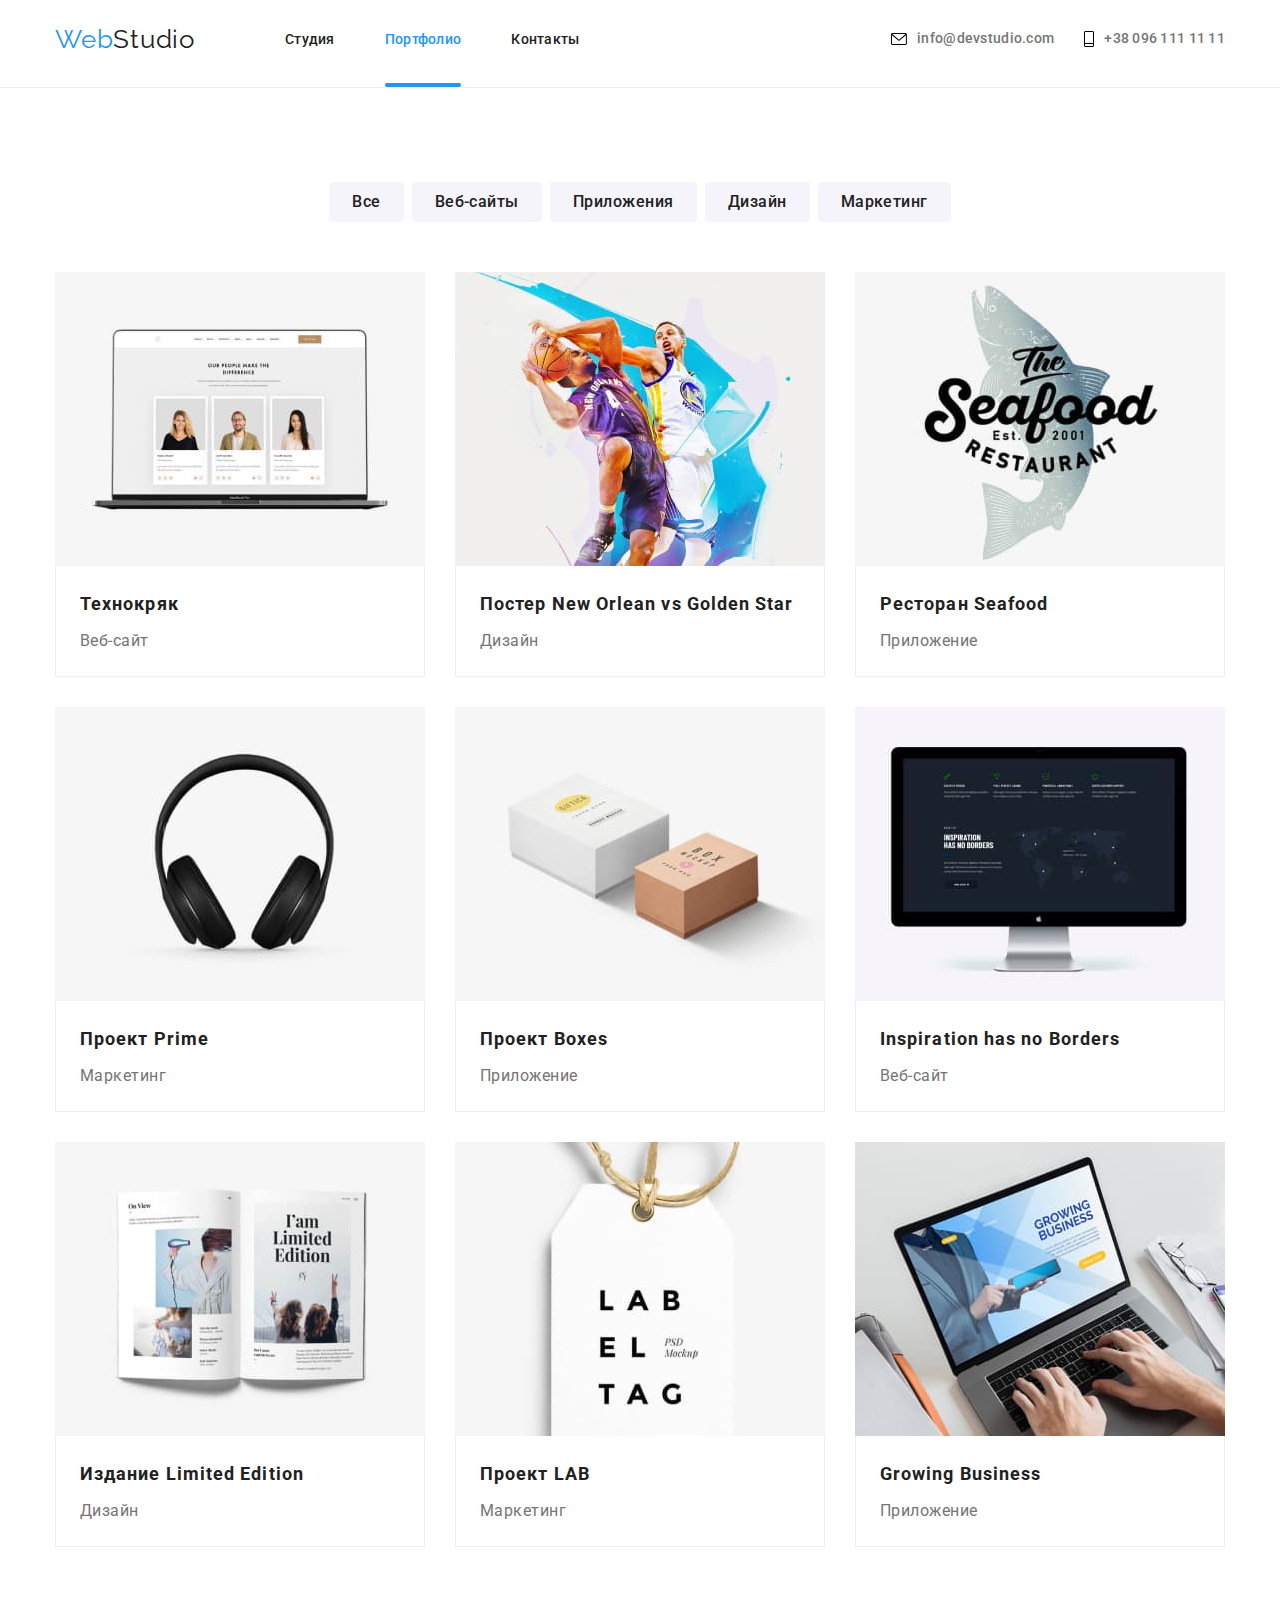
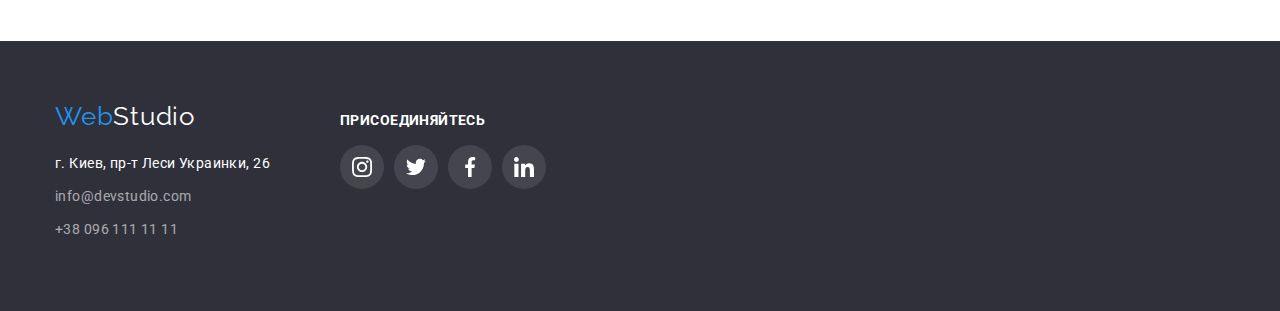
==== portfolio.html @ 77cd0cbb "add" ====
<!DOCTYPE html>
<html lang="ru">

<head>
    <meta charset="UTF-8">
    <meta http-equiv="X-UA-Compatible" content="IE=edge">
    <meta name="viewport" content="width=device-width, initial-scale=1.0">
    <title>Портфолио</title>
    <link rel="stylesheet" href="https://cdnjs.cloudflare.com/ajax/libs/modern-normalize/1.1.0/modern-normalize.min.css">
    <link href="https://fonts.googleapis.com/css2?family=Raleway:wght@700&family=Roboto:wght@400;500;700;900&display=swap"
    rel="stylesheet">
    <link rel="stylesheet" href="./CSS/styles.css">
</head>

<body>
    <!--Шапка сайта-->
    <header class="section-header">
        <div class="container header-container">
            <a href="./index.html" lang="en" class="logo"><span class="logo-web">Web</span>Studio</a>
            <nav>
                <ul class="header-list">
                    <li class="header-item"> <a class="header-link" href="./index.html">Студия</a></li>
                    <li class="header-item"> <a class="header-link current" href="./portfolio.html">Портфолио</a></li>
                    <li class="header-item"> <a class="header-link" href="">Контакты</a></li>
                </ul>
            </nav>
            <ul class="header-list">
                <li class="header-list-item">
                    <a class="header-mail" href="mailto:info@devstudio.com">info@devstudio.com
                        <svg class="mail-icon" width="16" height="12">
                            <use href="./images/icons.svg#icon-mail"></use>
                        </svg>
                    </a>
                </li>
                <li class="header-list-item">
                    <a class="header-tel" href="tel:+380961111111">+38 096 111 11 11
                        <svg class="tel-icon" width="10" height="16">
                            <use href="./images/icons.svg#icon-phone"></use>
                        </svg>
                    </a>
                </li>
            </ul>
        </div>
    </header>
    <!--Мейн сайта-->
    <main>
        
        <!--Cписок проектов.-->

        <section class="section-text">
            <div class="container ">
                <ul class="btn-list">
                    <li class="section-list-item"><button type="button" class="btn-item">Все</button></li>
                    <li class="section-list-item"><button type="button" class="btn-item">Веб-сайты</button></li>
                    <li class="section-list-item"><button type="button" class="btn-item">Приложения</button></li>
                    <li class="section-list-item"><button type="button" class="btn-item">Дизайн</button></li>
                    <li class="section-list-item"><button type="button" class="btn-item">Маркетинг</button></li>
                </ul>
                <h1 class="visually-hidden">Список проектов</h1>
                <ul class="project-list">
                    <li class="project-list-item">
                        <div class="project-wrap">
                            <img src="./images/image-8.jpg" alt="Пример веб-сайта" width="370" height="294">
                            <p class="project-cover-text">
                                Ресурс предлагает комплексные предложения с разным уровнем функционала и сервисов. Все это позволит посетителю
                                получить
                                исчерпывающие сведения о компании или частном лице
                            </p>
                        </div>
                        <div class="section-text-card">
                            <h2 class="project-title">Технокряк</h2>
                            <p class="project-text">Веб-сайт</p>
                        </div>
                     </li>
                    <li class="project-list-item">
                        <div class="project-wrap">
                            <img src="./images/image-9.jpg" alt="Пример дизайна постера" width="370" height="294">
                            <p class="project-cover-text">
                                Ресурс предлагает комплексные предложения с разным уровнем функционала и сервисов. Все это позволит посетителю
                                получить
                                исчерпывающие сведения о компании или частном лице
                            </p>
                        </div>
                        <div class="section-text-card">
                            <h2 class="project-title">Постер <span lang="en">New Orlean vs Golden Star</span></h2>
                            <p class="project-text">Дизайн</p>
                        </div>
                    </li>
                    <li class="project-list-item">
                        <div class="project-wrap">
                            <img src="./images/image-10.jpg" alt="Пример приложения ресторана" width="370" height="294">
                            <p class="project-cover-text">
                                Ресурс предлагает комплексные предложения с разным уровнем функционала и сервисов. Все это позволит посетителю
                                получить
                                исчерпывающие сведения о компании или частном лице
                            </p>
                        </div>
                        <div class="section-text-card">
                            <h2 class="project-title">Ресторан <span lang="en">Seafood</span></h2>
                            <p class="project-text">Приложение</p>
                        </div>
                    </li>
                    <li class="project-list-item">
                        <div class="project-wrap">
                            <img src="./images/image-11.jpg" alt="Пример маркетинга" width="370" height="294">
                            <p class="project-cover-text">
                                Ресурс предлагает комплексные предложения с разным уровнем функционала и сервисов. Все это позволит посетителю
                                получить
                                исчерпывающие сведения о компании или частном лице
                            </p>
                        </div>
                        <div class="section-text-card">
                            <h2 class="project-title">Проект <span lang="en">Prime</span></h2>
                            <p class="project-text">Маркетинг</p>
                        </div>
                    </li>
                    <li class="project-list-item">
                        <div class="project-wrap">
                            <img src="./images/image-12.jpg" alt="Пример приложения" width="370" height="294">
                            <p class="project-cover-text">
                                Ресурс предлагает комплексные предложения с разным уровнем функционала и сервисов. Все это позволит посетителю
                                получить
                                исчерпывающие сведения о компании или частном лице
                            </p>
                        </div>
                        <div class="section-text-card">
                            <h2 class="project-title">Проект <span lang="en">Boxes</span></h2>
                            <p class="project-text">Приложение</p>
                        </div>
                    </li>
                    <li class="project-list-item">
                        <div class="project-wrap">
                            <img src="./images/image-13.jpg" alt="Пример веб-сайта" width="370" height="294">
                            <p class="project-cover-text">
                                Ресурс предлагает комплексные предложения с разным уровнем функционала и сервисов. Все это позволит посетителю
                                получить
                                исчерпывающие сведения о компании или частном лице
                            </p>
                        </div>
                        <div class="section-text-card">
                            <h2 class="project-title" lang="en">Inspiration has no Borders</h2>
                            <p class="project-text">Веб-сайт</p>
                        </div>
                    </li>
                    <li class="project-list-item">
                        <div class="project-wrap">
                            <img src="./images/image-14.jpg" alt="Пример дизайна издания" width="370" height="294">
                            <p class="project-cover-text">
                                Ресурс предлагает комплексные предложения с разным уровнем функционала и сервисов. Все это позволит посетителю
                                получить
                                исчерпывающие сведения о компании или частном лице
                            </p>
                        </div>
                        <div class="section-text-card"><h2 class="project-title">Издание <span lang="en">Limited Edition</span></h2>
                        <p class="project-text">Дизайн</p>
                        </div>
                    </li>
                    <li class="project-list-item">
                        <div class="project-wrap">
                            <img src="./images/image-15.jpg" alt="Пример маркетинга" width="370" height="294">
                            <p class="project-cover-text">
                                Ресурс предлагает комплексные предложения с разным уровнем функционала и сервисов. Все это позволит посетителю
                                получить
                                исчерпывающие сведения о компании или частном лице
                            </p>
                        </div>
                       <div class="section-text-card">
                            <h2 class="project-title">Проект <span lang="en">LAB</span></h2>
                            <p class="project-text">Маркетинг</p>
                       </div>
                    </li>
                    <li class="project-list-item">
                        <div class="project-wrap">
                            <img src="./images/image-16.jpg" alt="Пример приложения" width="370" height="294">
                            <p class="project-cover-text">
                                Ресурс предлагает комплексные предложения с разным уровнем функционала и сервисов. Все это позволит посетителю
                                получить
                                исчерпывающие сведения о компании или частном лице
                            </p>
                        </div>
                        <div class="section-text-card">
                            <h2 class="project-title" lang="en">Growing Business</h2>
                            <p class="project-text">Приложение</p>
                        </div>
                    </li>
                </ul>
            </div>
        </section>
        
    </main>
    <!--Футер-->
    <footer class="footer">
        <div class="container footer-container">
            <div>
                <a href="" lang="en" class="footer-logo"><span class="footer-logo-web">Web</span>Studio</a>
                <address class="address">г. Киев, пр-т Леси Украинки, 26</address>
                <ul class="footer-list">
                    <li class="footer-list-item"><a class="footer-mail"
                            href="mailto:info@devstudio.com">info@devstudio.com</a></li>
                    <li class="footer-list-item"><a class="footer-tel" href="tel:+380961111111">+38 096 111 11 11</a></li>
                </ul>
            </div>
            <div class="container-soc">
                <h2 class="header-soc">Присоединяйтесь</h2>
                <ul class="team-icon-list">
                    <li class="team-icon-item">
                        <a class="card-soc" href="https://www.instagram.com/">
                            <svg class="soc-icon" width="20px" height="20px">
                                <use href="./images/icons.svg#icon-instagram-2">
                                </use>
                            </svg>
                        </a>
                    </li>
                    <li class="team-icon-item">
                        <a class="card-soc" href="">
                            <svg class="soc-icon" width="20px" height="20px">
                                <use href="./images/icons.svg#icon-twitter-1">
                                </use>
                            </svg>
                        </a>
                    </li>
                    <li class="team-icon-item">
                        <a class="card-soc" href="">
                            <svg class="soc-icon" width="20px" height="20px">
                                <use href="./images/icons.svg#icon-facebook-1">
                                </use>
                            </svg>
                        </a>
                    </li>
                    <li class="team-icon-item">
                        <a class="card-soc" href="">
                            <svg class="soc-icon" width="20px" height="20px">
                                <use href="./images/icons.svg#icon-linkedin-1"></use>
                            </svg>
                        </a>
                    </li>
                </ul>
            </div>
    
        </div>
    </footer>
</body>

</html>
---- CSS/styles.css ----
:root {
--header-background-color:#FFFFFF;
--basic-color-text:#212121;
--secondary-color-text: #757575;
--basic-main-background-color:#E5E5E5;
--secondary-main-background-color:#F5F4FA;
--hero-footer-background-color:#2F303A;
}
p,h1,h2,h3,h4,h5,h6 {
margin: 0;
}

ul,ol {
margin: 0;
padding-left: 0;
}

img {
display: block;
}


body {
font-family: Roboto, sans-serif;
color: var(--basic-color-text);
}

.container {
width: 1200px;
margin: 0 auto;
padding-left: 15px;
padding-right: 15px;
}

/*-----Шапка сайта-----*/
.section-header {
padding-top: 24px;
padding-bottom: 32px;
border-bottom: 1px solid #ECECEC;

background-color: var(--header-background-color)
}

.logo {
margin-right: 90px;

font-family: 'Raleway';
font-size: 26px;
line-height: 1.19;
letter-spacing: 0.03em;
text-decoration: none;
color: var(--basic-color-text);
}

.logo-web {
font-family: 'Raleway', sans-serif;
font-size: 26px;
line-height: 1.19;
letter-spacing: 0.03em;
color: #2196F3;
}

.header-container{
display: flex;
align-items: center;
}

.header-list {
display: flex;
list-style: none;
align-items: center;
margin-left: auto;


}

.header-item {
position: relative;
transition-property: color;
transition-duration: 250ms;
}


.header-link {
position: relative;
font-family: 'Roboto', sans-serif;
font-weight: 500;
font-size: 14px;
line-height: 1.14;
letter-spacing: 0.02em;



color: var(--basic-color-text);
text-decoration: none;

transition-property: color;
transition-duration: 250ms;
transition-timing-function: cubic-bezier(0.4, 0, 0.2, 1);
}

.header-item:hover::after {
opacity: 1;

}


.header-item:not(:last-child) {
margin-right: 50px;
}

.header-mail, .header-tel {
font-family: 'Roboto', sans-serif;
font-weight: 500;
font-size: 14px;
line-height: 1.14;
letter-spacing: 0.02em;
text-decoration: none;
color: var(--secondary-color-text);
align-items: center;

transition-property: color;
transition-duration: 250ms;
transition-timing-function: cubic-bezier(0.4, 0, 0.2, 1);
}

.header-mail {
display: flex;
flex-direction: row-reverse;
margin-right: 30px;
}


.mail-icon,
.tel-icon {
margin-right: 10px;
transition-property: fill;
transition-duration: 250ms;
transition-timing-function: cubic-bezier(0.4, 0, 0.2, 1);
}



.header-tel {
display: flex;
flex-direction: row-reverse;
}

.header-link:hover,
.header-link:focus,
.header-mail:hover,
.header-mail:focus,
.header-tel:hover,
.header-tel:focus,
.mail-icon:hover,
.mail-icon:focus,
.tel-icon:hover,
.tel-icon:focus,
.mail-icon-use:hover {
 
color: #2196F3;
fill: #2196F3;
outline: none;
}

.current {
color: #2196F3;
}

.header-link.current::after {
    position: absolute;
    left: 0;
    bottom: -39.5px;

    content: "";
    height: 4px;
    width: 100%;
    display: block;
    border-radius: 2px;
    background: #2196F3;
}

/*-------Герой---------*/
.section-hero {

background-image: 
linear-gradient(rgba(47, 48, 58, 0.4), 
rgba(47, 48, 58, 0.4)),
url(../images/hero.jpg);
background-position: center;
background-repeat: no-repeat;
max-width: 1600;
}

.hero-container {
padding-top: 200px;
padding-bottom: 200px;
display: flex;
flex-direction: column;
align-items: center;
text-align: center;
}


.title {
margin-bottom: 30px;
max-width: 696px;
font-weight: 900;
font-size: 44px;
line-height: 1.36;
letter-spacing: 0.06em;
text-transform: uppercase;
color: #FFFFFF;
}


.btn {
font-weight: 700;
min-width: 200px;
height: 50px;
border: 1px solid transparent;
border-radius: 4px;
margin: 0 auto;
text-align: center;
cursor: pointer;
background: var(--secondary-main-background-color);
font-family: 'Roboto', sans-serif;
font-size: 16px;
line-height: 1.88;
letter-spacing: 0.06em;
color: #FFFFFF;
background-color: #2196F3;
box-shadow: 0px 4px 4px rgba(0, 0, 0, 0.15);
}

.btn:hover {

}





/*-------Особенности------------*/
.container-item {
width: 270px;
height: 120px;
margin-bottom: 30px;
display: flex;
justify-content: center;
background-color: var(--secondary-main-background-color);
align-items: center;
}

.char-item {
justify-content: center;
}

.section-char {
padding-top: 94px;

background-color: var(--header-background-color);
}

.visually-hidden {
position: absolute;
white-space: nowrap;
width: 1px;
height: 1px;
overflow: hidden;
border: 0;
padding: 0;
clip: rect(0 0 0 0);
clip-path: inset(50%);
margin: -1px;
}

.secondary-title {
margin-bottom: 10px;
max-width: 270px;

font-size: 14px;
line-height: 1.14;
letter-spacing: 0.03em;
text-transform: uppercase;
color: var(--basic-color-text);
}

.text {
font-weight: 400;
font-size: 14px;
line-height: 1.71;
letter-spacing: 0.03em;
color: var(--secondary-color-text);
}

.list {
list-style: none;
display: flex;
margin-left: -30px;
}

.section-char-item {
flex-basis: calc(100% / 4 - 30px);
max-width: 270px;
margin-left: 30px;
}

.section-char-item:nth-child(n+2) {
margin-left: 30px;
}



/*-------Примеры работ------------*/
.section-work {
padding-top: 94px;
padding-bottom: 94px;


background-color: var(--header-background-color)
}



.title-work {
margin-bottom: 50px;
text-align: center;
font-size: 36px;
line-height: 1.17;
letter-spacing: 0.03em;
color: var(--basic-color-text);
}

.list-work {
list-style: none;
display: flex;
}
.work-item:nth-child(n+2) {

margin-left: 30px;
}

.work-item {
position: relative;
}

.work-top-text {
position: absolute;
bottom: 0px;

width: 370px;
height: 70px;
padding-bottom: 27px;
padding-top: 27px;

font-weight: 700;
font-size: 14px;
line-height: 1.14;
text-align: center;
letter-spacing: 0.03em;
text-transform: uppercase;
background-color: rgba(47, 48, 58, 0.8);
color: var(--header-background-color);

}

/*-------Наша команда------------*/
.section-team {
padding-top: 94px;
padding-bottom: 94px;

background-color: var(--secondary-main-background-color);
}
.team-title {
text-align: center;

font-size: 36px;
line-height: 1.17;
letter-spacing: 0.03em;
color: var(--basic-color-text);
}
.team-name-title {
margin-bottom: 10px;

font-weight: 500;
font-size: 16px;
line-height: 1.19;
letter-spacing: 0.03em;
color: var(--basic-color-text);
}

.team-list
 {
list-style: none;
display: flex;
}

.team-icon-item {
margin-top: 16px;
margin-bottom: 30px;
}

.team-icon-item:not(:last-child){
margin-right: 10px;
}

.team-icon-list {
list-style: none;
display: flex;
justify-content: center;
}

.team-text {
font-weight: 400;
font-size: 16px;
line-height: 1.19;
letter-spacing: 0.03em;
color: var(--secondary-color-text);
}

.section-team-item {
width: 270px;
height: 428px;
margin-top: 50px;

background-color: var(--header-background-color);
box-shadow: 0px 1px 3px rgba(0, 0, 0, 0.12), 
0px 1px 1px rgba(0, 0, 0, 0.14), 0px 2px 1px rgba(0, 0, 0, 0.2);
border-radius: 0px 0px 4px 4px;

}
.section-team-item:nth-child(n+2) {
margin-left: 30px;
}


.container-card {
padding-top: 30px;
padding-bottom: 30px;
text-align: center;

}

.card-link {
display: flex;
width: 44px;
height: 44px; 
border-radius: 50%;
align-items: center;
justify-content: center;
transition-property: background-color;
transition-duration: 250ms;
transition-timing-function: cubic-bezier(0.4, 0, 0.2, 1);
}

.char-icon-team {
fill: #AFB1B8;
transition-property: fill;
transition-duration: 250ms;
transition-timing-function: cubic-bezier(0.4, 0, 0.2, 1);
}


.card-link:hover
{
background-color: #2196F3;

}

.card-link:focus {
    background-color: #2196F3;
    outline: none;
}


.card-link:hover .char-icon-team,
.card-link:focus .char-icon-team
 {
fill: var(--header-background-color);

}




/*----------Постоянные клиенты--------------*/

.section-clients{
padding-top: 94px;
padding-bottom: 94px;

}

.header-clients {
font-size: 36px;
line-height: 1.17;
text-align: center;
letter-spacing: 0.03em;
color: var(--basic-color-text);

margin-bottom: 50px;
}


.clients-list {
list-style: none;
display: flex;

}

.clients-list-item {
width: 170px;
height: 92px;
border: 1px solid #AFB1B8;
border-radius: 4px;
display: flex;
align-items: center;
justify-content: center;
transition-property: border;
transition-duration: 250ms;
transition-timing-function: cubic-bezier(0.4, 0, 0.2, 1);
}

.clients-list-item:not(:last-child) {
margin-right: 30px;
}


.clients-link {
display: flex;
justify-content: center;
align-items: center;
width: 100%;
height: 100%;
fill: #AFB1B8;
transition-property: fill;
transition-duration: 250ms;
transition-timing-function: cubic-bezier(0.4, 0, 0.2, 1);
}



.clients-list-item:hover ,
.clients-list-item:focus  {
border: 1px solid #2196F3;
}

.clients-link:hover {
fill:#2196F3;
}

.clients-link:focus {
fill: #2196F3;
outline: 1px solid #2196F3;
}
.clients-list-item:hover .clients-link
 {
fill: #2196F3;

}
.clients-list-item:focus .clients-link {
fill: #2196F3;
outline: none;
}
/*-------Футер------------*/
.footer {
background-color: var(--hero-footer-background-color);
padding-top: 60px;
padding-bottom: 60px;
}
.footer-logo {

margin-bottom: 20px;
display: block;

font-family: 'Raleway';
font-size: 26px;
line-height: 1.19;
letter-spacing: 0.03em;
text-decoration: none;
color: var(--header-background-color);
}

.footer-logo-web {
font-family: 'Raleway', sans-serif;
font-size: 26px;
line-height: 1.19;
letter-spacing: 0.03em;
color: #2196F3;
}

.address {
margin-bottom: 9px;

font-weight: 400;
font-size: 14px;
line-height: 1.71;
letter-spacing: 0.03em;
color: var(--header-background-color);
font-style: normal;
}
.footer-mail {
font-weight: 400;
font-size: 14px;
line-height: 1.71;
letter-spacing: 0.03em;
text-decoration: none;
color: rgba(255, 255, 255, 0.6);
}
.footer-tel {
text-decoration: none;
font-weight: 400;
font-size: 14px;
line-height: 1.71;
letter-spacing: 0.03em;
text-decoration: none;
color: rgba(255, 255, 255, 0.6);
}

.footer-list {
list-style: none;
}

.footer-list-item {
    margin-bottom: 9px;
    
}

.footer-container {
display: flex;
align-items: baseline;
}


.container-soc {
margin-left: 70px;
}


.header-soc {
font-size: 14px;
line-height: 1.14;
letter-spacing: 0.03em;
text-transform: uppercase;
color: var(--header-background-color);
}

.card-soc {
display: flex;
align-items: center;
justify-content: center;
width: 44px;
height: 44px;
background-color: rgba(255, 255, 255, 0.1);
border-radius: 50%;
transition-property: background-color;
transition-duration: 250ms;
transition-timing-function: cubic-bezier(0.4, 0, 0.2, 1);
}

.card-soc:hover
{
background-color: #2196F3;
}

.card-soc:focus {
background-color: #2196F3;
outline: none;
}


.soc-icon {
fill: var(--header-background-color);
}




/*-------СТИЛІ СТОРІНКИ ПОРТФОЛІО------------*/

/*-------Фильтр-----------*/
.btn-list {
background-color: var(--header-background-color);
list-style: none;
display: flex;
justify-content: center;
margin-bottom: 50px;
} 
.section-list-item {
margin-left: 8px;
}
.section-list-item:first-child {
margin-left: 0px;
}

.btn-item {
padding: 6px 22px 6px 22px;
max-width: 200px;
border: 1px solid transparent;
border-radius: 4px;
justify-content:  center;


cursor: pointer;
background: var(--secondary-main-background-color);
font-family: 'Roboto', sans-serif;
font-weight: 500;
font-size: 16px;
line-height: 1.63;
display: flex;
letter-spacing: 0.03em;
color: var(--basic-color-text);

transition-property: background-color;
transition-property: color;
transition-duration: 250ms;
transition-timing-function: cubic-bezier(0.4, 0, 0.2, 1);
transition-property: background-color;
transition-duration: 250ms;
transition-timing-function: cubic-bezier(0.4, 0, 0.2, 1);
}   

.btn-item:hover
 {
background-color: #2196F3;
color: var(--header-background-color);
box-shadow: 0px 3px 1px rgba(0, 0, 0, 0.1), 0px 1px 2px rgba(0, 0, 0, 0.08), 0px 2px 2px rgba(0, 0, 0, 0.12);
}

.btn-item:focus {
background-color: #2196F3;
color: var(--header-background-color);
outline: none;
}

/*-------Список проектов-----------*/

.section-text {
padding-top: 94px;
padding-bottom: 94px;

background-color: var(--header-background-color);
}

.project-list {
list-style: none;
display: flex;
flex-wrap: wrap;
margin-left: -30px;
margin-bottom: -30px;
}


.project-list-item {
position: relative;

flex-basis: calc(100% / 3 - 33px);
margin-left: 30px;
margin-bottom: 30px;

transition-property: box-shadow;
transition-duration: 250ms;
transition-timing-function: cubic-bezier(0.4, 0, 0.2, 1);

}

.project-list-item:hover .project-cover-text {
transform: translateY(0%);
}

.project-wrap {
position: relative;

overflow: hidden;

text-align: center;
justify-content:center;
}

.project-cover-text {
position: absolute;
top: 0;

align-items: center;
justify-content: center;
text-align: center;

height: 100%;
padding-right: 24px;
padding-left: 24px;
display: flex;

font-weight: 400;
font-size: 18px;
line-height: 1.56;
letter-spacing: 0.03em;
color: #FFFFFF;
background: rgba(33, 150, 243, 0.9);

transform: translateY(100%);
transition: transform 250ms;


}

.project-list-item:hover,
.project-list-item:focus{
box-shadow: 0px 1px 1px rgba(0, 0, 0, 0.12), 0px 4px 4px rgba(0, 0, 0, 0.06), 1px 4px 6px rgba(0, 0, 0, 0.16);
}


.project-title {
margin-bottom: 4px;

font-size: 18px;
line-height: 2;
letter-spacing: 0.06em;
color: var(--basic-color-text);
}

.project-text {
font-weight: 400;
font-size: 16px;
line-height: 1.88;
letter-spacing: 0.03em;
color: var(--secondary-color-text);
}
.section-text-card {
border-right: 1px solid #EEEEEE;
border-bottom: 1px solid #EEEEEE;
border-left: 1px solid #EEEEEE;
padding: 20px 24px;
}



/*-----------МОДАЛЬНЕ ВІКНО-------------*/


.backdrop {
position: fixed;

top: 0;
left: 0;
width: 100%;
height: 100%;

background-color: rgba(0, 0, 0, 0.2);
transition: opacity 250ms, visibility 250ms;
}

.backdrop.is-hidden {
opacity: 0;
pointer-events: none;
visibility: hidden;
}

.modal {
position: absolute;
top: 50%;
left: 50%;
transform: translate(-50%, -50%);

width: 528px;
min-height: 581px;


background: #FFFFFF;
box-shadow: 0px 1px 3px rgba(0, 0, 0, 0.12), 0px 1px 1px rgba(0, 0, 0, 0.14), 0px 2px 1px rgba(0, 0, 0, 0.2);
border-radius: 4px;

}

.btn-close {
position: absolute;
top: 8px;
right: 8px;
width: 30px;
height: 30px;


display: flex;
align-items: center;
justify-content: center;

background: #FFFFFF;
border: 1px solid rgba(0, 0, 0, 0.1);
border-radius: 50%;
cursor: pointer;
   
}
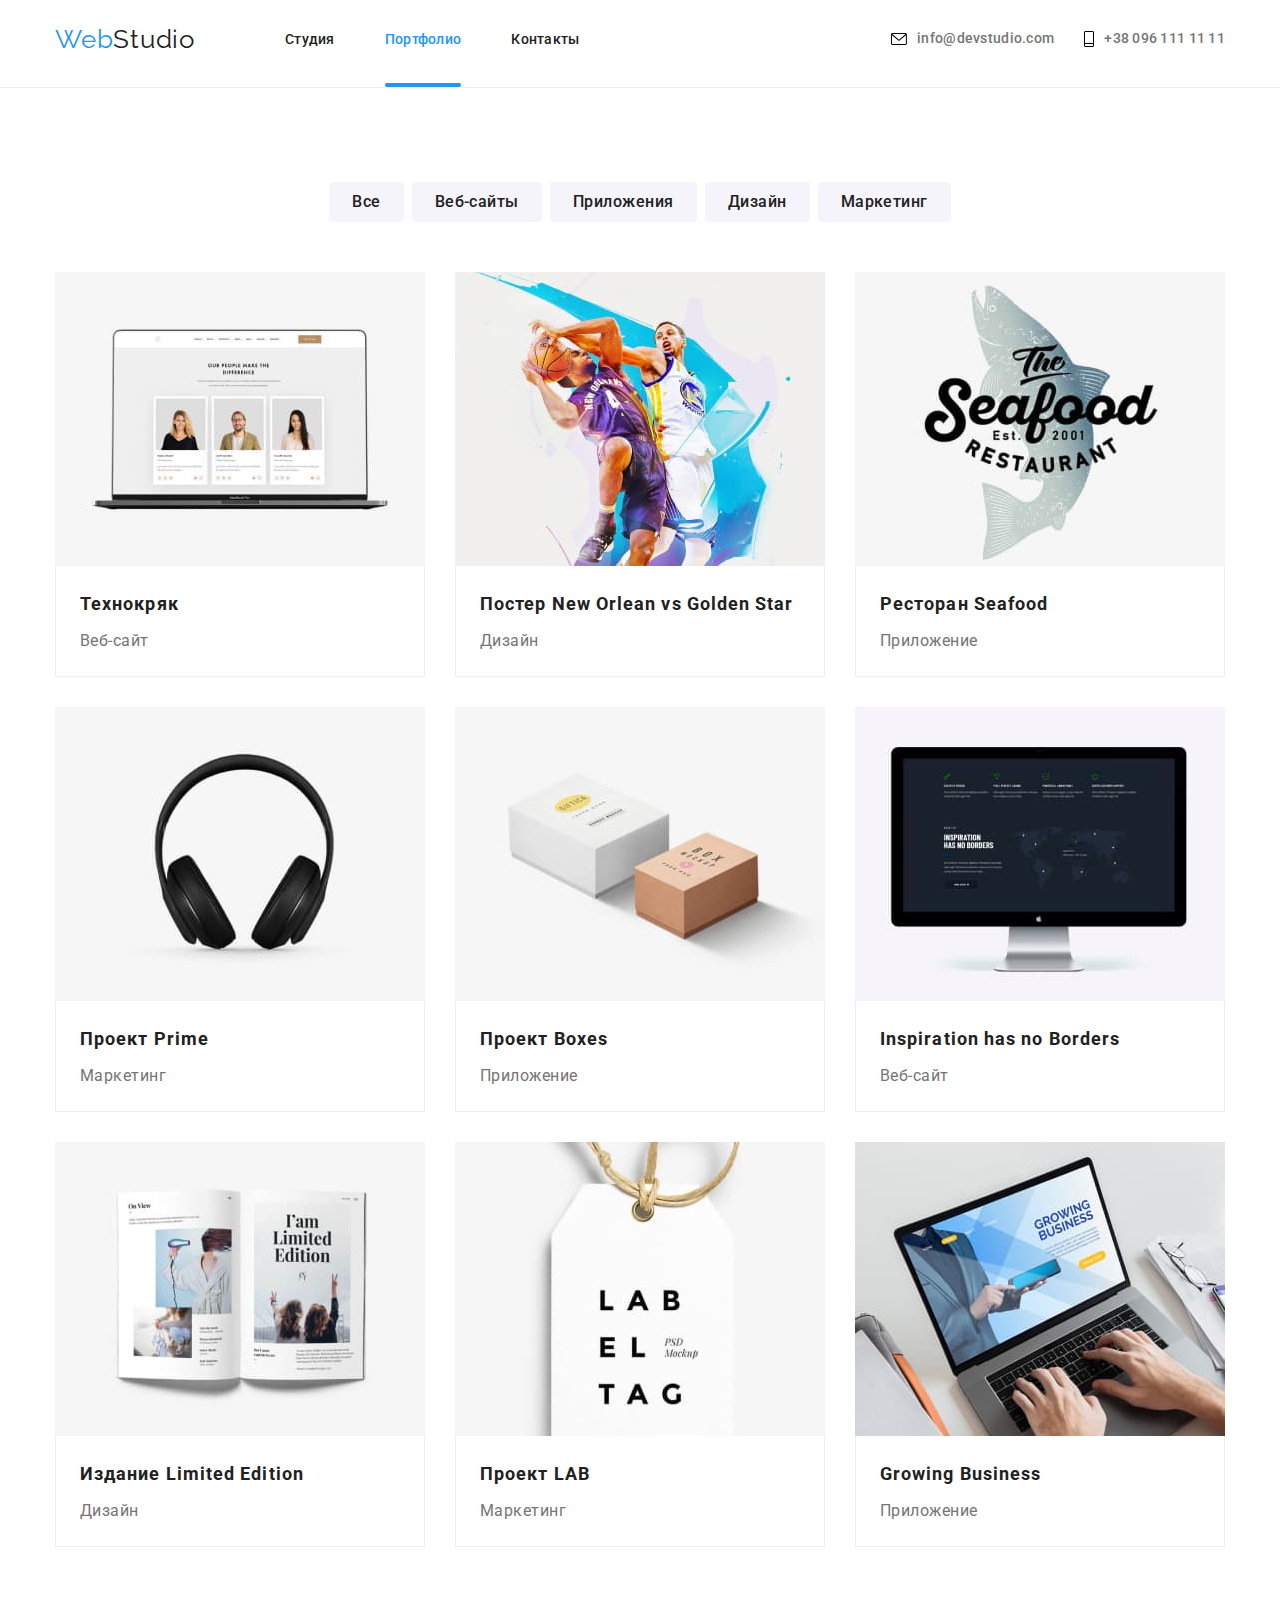
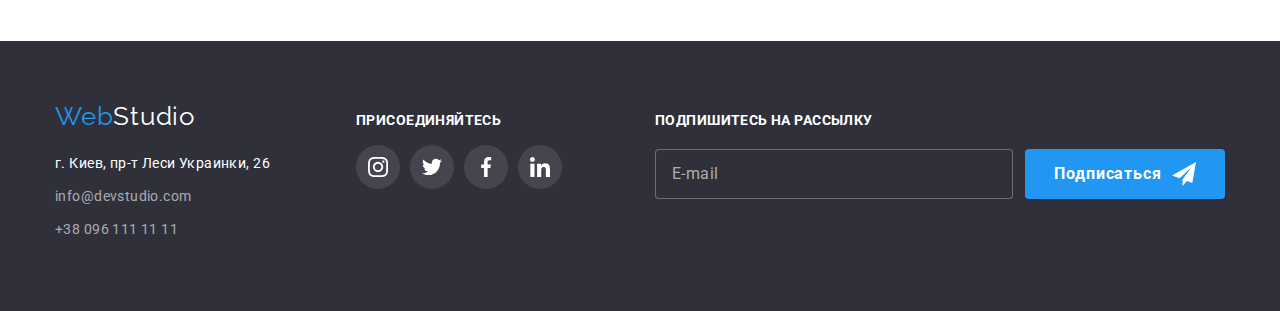
==== commit 8a0da1eb: "Final" ====
--- a/portfolio.html
+++ b/portfolio.html
@@ -188,57 +188,71 @@
         </section>
         
     </main>
-    <!--Футер-->
-    <footer class="footer">
-        <div class="container footer-container">
-            <div>
-                <a href="" lang="en" class="footer-logo"><span class="footer-logo-web">Web</span>Studio</a>
-                <address class="address">г. Киев, пр-т Леси Украинки, 26</address>
-                <ul class="footer-list">
-                    <li class="footer-list-item"><a class="footer-mail"
-                            href="mailto:info@devstudio.com">info@devstudio.com</a></li>
-                    <li class="footer-list-item"><a class="footer-tel" href="tel:+380961111111">+38 096 111 11 11</a></li>
-                </ul>
+        <footer class="footer">
+            <div class="container footer-container">
+                <div class="footer-container-adress">
+                    <a href="" lang="en" class="footer-logo"><span class="footer-logo-web">Web</span>Studio</a>
+                    <address class="address">г. Киев, пр-т Леси Украинки, 26</address>
+                    <ul class="footer-list">
+                        <li class="footer-list-item"><a class="footer-mail"
+                                href="mailto:info@devstudio.com">info@devstudio.com</a></li>
+                        <li class="footer-list-item"><a class="footer-tel" href="tel:+380961111111">+38 096 111 11 11</a></li>
+                    </ul>
+                </div>
+                <div class="container-soc">
+                    <p class="header-soc">Присоединяйтесь</p>
+                    <ul class="team-icon-list">
+                        <li class="team-icon-item">
+                            <a class="card-soc" href="https://www.instagram.com/">
+                                <svg class="soc-icon" width="20px" height="20px">
+                                    <use href="./images/icons.svg#icon-instagram-2">
+                                    </use>
+                                </svg>
+                            </a>
+                        </li>
+                        <li class="team-icon-item">
+                            <a class="card-soc" href="">
+                                <svg class="soc-icon" width="20px" height="20px">
+                                    <use href="./images/icons.svg#icon-twitter-1">
+                                    </use>
+                                </svg>
+                            </a>
+                        </li>
+                        <li class="team-icon-item">
+                            <a class="card-soc" href="">
+                                <svg class="soc-icon" width="20px" height="20px">
+                                    <use href="./images/icons.svg#icon-facebook-1">
+                                    </use>
+                                </svg>
+                            </a>
+                        </li>
+                        <li class="team-icon-item">
+                            <a class="card-soc" href="">
+                                <svg class="soc-icon" width="20px" height="20px">
+                                    <use href="./images/icons.svg#icon-linkedin-1"></use>
+                                </svg>
+                            </a>
+                        </li>
+                    </ul>
+                </div>
+        
+        
+                <form name="subscribe" class="form-subscribe">
+                    <p class="header-subcribe">Подпишитесь на рассылку</p>
+                    <div class="container-subscribe">
+                        <label for="subscribe" class="label-subscribe"></label>
+                        <input class="subscribe-input" type="email" id="subscribe" name="subscribe" placeholder="E-mail">
+                        <button class="subscribe-button" type="submit">Подписаться
+                            <svg class="subscribe-icon" width="24" height="24">
+                                <use class="subscribe-icon-use" href="./images/icons.svg#telegram"></use>
+                            </svg>
+                        </button>
+                    </div>
+        
+                </form>
+        
             </div>
-            <div class="container-soc">
-                <h2 class="header-soc">Присоединяйтесь</h2>
-                <ul class="team-icon-list">
-                    <li class="team-icon-item">
-                        <a class="card-soc" href="https://www.instagram.com/">
-                            <svg class="soc-icon" width="20px" height="20px">
-                                <use href="./images/icons.svg#icon-instagram-2">
-                                </use>
-                            </svg>
-                        </a>
-                    </li>
-                    <li class="team-icon-item">
-                        <a class="card-soc" href="">
-                            <svg class="soc-icon" width="20px" height="20px">
-                                <use href="./images/icons.svg#icon-twitter-1">
-                                </use>
-                            </svg>
-                        </a>
-                    </li>
-                    <li class="team-icon-item">
-                        <a class="card-soc" href="">
-                            <svg class="soc-icon" width="20px" height="20px">
-                                <use href="./images/icons.svg#icon-facebook-1">
-                                </use>
-                            </svg>
-                        </a>
-                    </li>
-                    <li class="team-icon-item">
-                        <a class="card-soc" href="">
-                            <svg class="soc-icon" width="20px" height="20px">
-                                <use href="./images/icons.svg#icon-linkedin-1"></use>
-                            </svg>
-                        </a>
-                    </li>
-                </ul>
-            </div>
-    
-        </div>
-    </footer>
+        </footer>
 </body>
 
 </html>--- a/CSS/styles.css
+++ b/CSS/styles.css
@@ -160,7 +160,7 @@
  
 color: #2196F3;
 fill: #2196F3;
-outline: none;
+outline: transparent;
 }
 
 .current {
@@ -233,8 +233,9 @@
 box-shadow: 0px 4px 4px rgba(0, 0, 0, 0.15);
 }
 
-.btn:hover {
-
+.btn:hover,
+.btn:focus {
+background-color: #188CE8;
 }
 
 
@@ -470,7 +471,7 @@
 
 .card-link:focus {
     background-color: #2196F3;
-    outline: none;
+    outline: transparent;
 }
 
 
@@ -561,7 +562,7 @@
 }
 .clients-list-item:focus .clients-link {
 fill: #2196F3;
-outline: none;
+outline: transparent;
 }
 /*-------Футер------------*/
 .footer {
@@ -569,6 +570,11 @@
 padding-top: 60px;
 padding-bottom: 60px;
 }
+
+.footer-container-adress {
+width: 231px;
+}
+
 .footer-logo {
 
 margin-bottom: 20px;
@@ -634,11 +640,13 @@
 
 
 .container-soc {
+width: 206px;
 margin-left: 70px;
 }
 
 
 .header-soc {
+font-weight: 700;
 font-size: 14px;
 line-height: 1.14;
 letter-spacing: 0.03em;
@@ -666,7 +674,7 @@
 
 .card-soc:focus {
 background-color: #2196F3;
-outline: none;
+outline: transparent;
 }
 
 
@@ -674,6 +682,88 @@
 fill: var(--header-background-color);
 }
 
+.container-subscribe {
+display: flex;
+margin-top: 20px;
+
+height: 50px;
+margin-left: 93px;
+}
+
+.label-subscribe {
+display: flex;
+
+
+font-weight: 700;
+font-size: 14px;
+line-height: 1.14;
+letter-spacing: 0.03em;
+text-transform: uppercase;
+color: var(--header-background-color)
+}
+
+.subscribe-input{
+
+padding-left: 16px;
+width: 358px;
+
+font-weight: 400;
+font-size: 16px;
+line-height: 1.25;
+letter-spacing: 0.03em;
+color: var(--header-background-color);
+border: 1px solid rgba(255, 255, 255, 0.3);
+border-radius: 4px;
+background-color: var(--hero-footer-background-color);
+
+}
+
+.subscribe-input::placeholder {
+font-weight: 400;
+font-size: 16px;
+line-height: 1.25;
+letter-spacing: 0.03em;
+color: rgba(255, 255, 255, 0.6);
+}
+
+.subscribe-button {
+display: flex;
+align-items: center;
+justify-content: center;
+padding: 0;
+margin-left: 12px;
+width: 200px;
+height: 50px;
+background: #2196F3;
+border-radius: 4px;
+border: none;
+font-weight: 700;
+font-size: 16px;
+line-height: 1.88;
+letter-spacing: 0.06em;
+color: var(--header-background-color);
+cursor: pointer;
+}
+
+.subscribe-button:hover,
+.subscribe-button:focus {
+background-color: #188CE8;
+}
+
+
+.header-subcribe {
+margin-left: 93px;
+
+font-weight: 700;
+font-size: 14px;
+line-height: 1.14;
+letter-spacing: 0.03em;
+text-transform: uppercase;
+color: var(--header-background-color);
+}
+.subscribe-icon {
+margin-left: 10px;
+}
 
 
 
@@ -731,7 +821,7 @@
 .btn-item:focus {
 background-color: #2196F3;
 color: var(--header-background-color);
-outline: none;
+outline: transparent;
 }
 
 /*-------Список проектов-----------*/
@@ -800,7 +890,7 @@
 
 transform: translateY(100%);
 transition: transform 250ms;
-
+transition-timing-function: cubic-bezier(0.4, 0, 0.2, 1);
 
 }
 
@@ -888,6 +978,281 @@
 border: 1px solid rgba(0, 0, 0, 0.1);
 border-radius: 50%;
 cursor: pointer;
-   
-}
-
+
+}
+
+
+.btn-icon {
+transition-property: fill;
+transition-duration: 250ms;
+transition-timing-function: cubic-bezier(0.4, 0, 0.2, 1);
+}
+
+.btn-close:hover > .btn-icon,
+.btn-close:focus > .btn-icon {
+fill: #2196F3;
+}
+
+
+
+.container-formular{
+display: flex;
+flex-direction: column;
+align-items: center;
+padding-top: 40px;
+padding-left: 40px;
+padding-right: 40px;
+
+}
+
+.header-fromular {
+margin-bottom: 12px;
+
+font-weight: 700;
+font-size: 20px;
+line-height: 1.15;
+text-align: center;
+letter-spacing: 0.03em;
+color: var(--basic-color-text)
+}
+
+.container-modal-buy {
+
+display: flex;
+flex-direction: column;
+
+}
+
+.input-buy {
+position: relative;
+width: 448px;
+padding-left: 42px;
+
+height: 40px;
+border: 1px solid rgba(33, 33, 33, 0.2);
+border-radius: 4px;
+margin-bottom: 10px;
+margin-top: 4px;
+
+outline: transparent;
+
+transition-property: border-color;
+transition-duration: 250ms;
+transition-timing-function: cubic-bezier(0.4, 0, 0.2, 1);
+}
+
+.label-buy {
+
+font-weight: 400;
+font-size: 12px;
+line-height: 1.17;
+letter-spacing: 0.01em;
+color: var(--secondary-color-text)
+}
+
+.textarea-buy {
+width: 448px;
+height: 120px;
+padding: 12px 16px 12px 16px;
+margin-top: 4px;
+
+resize: none;
+
+font-weight: 400;
+font-size: 12px;
+line-height: 1.17;
+letter-spacing: 0.01em;
+color: var(--basic-color-text);
+
+border: 1px solid rgba(33, 33, 33, 0.2);
+border-radius: 4px;
+}
+
+.textarea-buy::placeholder{
+font-weight: 400;
+font-size: 12px;
+line-height: 1.17;
+letter-spacing: 0.01em;
+color: rgba(117, 117, 117, 0.5);
+}
+
+
+.user-icon {
+position: absolute;
+top: 107px;
+left: 54.27px;
+
+fill: var(--basic-color-text);
+transition-property: fill;
+transition-duration: 250ms;
+transition-timing-function: cubic-bezier(0.4, 0, 0.2, 1);
+}
+
+.phone-icon {
+position: absolute;
+top: 174.26px;
+left: 54.27px;
+
+transition-property: fill;
+transition-duration: 250ms;
+transition-timing-function: cubic-bezier(0.4, 0, 0.2, 1);
+}
+
+.email-icon {
+position: absolute;
+top: 243px;
+left: 54.27px;
+transition-property: fill;
+transition-duration: 250ms;
+transition-timing-function: cubic-bezier(0.4, 0, 0.2, 1);
+}
+
+.container-modal-checkbox {
+display: flex;
+align-items: center;
+margin-top: 20px;
+margin-bottom: 30px;
+
+}
+
+.checkbox {
+display: flex;
+align-items: center;
+padding-left: 23px;
+
+width: 425px;
+  
+ 
+font-weight: 400;
+font-size: 14px;
+line-height: 1.71;
+letter-spacing: 0.03em;
+color: #757575;
+}
+
+.checkbox-link {
+margin-left: 5px;
+font-weight: 400;
+font-size: 14px;
+line-height: 1.71;
+letter-spacing: 0.03em;
+color: #2196F3;
+/* text-decoration: none;
+border-bottom: 1px solid #2196F3; */
+}
+
+.input-buy:focus {
+border-color: #2196F3;
+}
+
+.input-buy:focus + .user-icon,
+.input-buy:focus + .phone-icon,
+.input-buy:focus + .email-icon {
+fill: #2196F3;
+}
+
+
+
+
+.modal-btn {
+font-weight: 700;
+min-width: 200px;
+height: 50px;
+border: 1px solid transparent;
+border-radius: 4px;
+margin: 0 auto;
+text-align: center;
+cursor: pointer;
+background: var(--secondary-main-background-color);
+font-family: 'Roboto', sans-serif;
+font-size: 16px;
+line-height: 1.88;
+letter-spacing: 0.06em;
+color: #FFFFFF;
+background-color: #2196F3;
+box-shadow: 0px 4px 4px rgba(0, 0, 0, 0.15);
+
+transition-property: background-color;
+transition-duration: 250ms;
+transition-timing-function: cubic-bezier(0.4, 0, 0.2, 1);
+}
+
+.modal-btn:hover,
+.modal-btn:focus {
+background-color: #188CE8;;
+}
+
+.textarea-buy {
+outline: transparent;
+}
+
+.textarea-buy::placeholder{
+font-weight: 400;
+font-size: 12px;
+line-height: 14px;
+letter-spacing: 0.01em;
+color: rgba(117, 117, 117, 0.5);
+
+}
+
+.textarea-buy:focus {
+border-color: #2196F3;
+}
+
+.input-checkbox {
+position: absolute;
+white-space: nowrap;
+ width: 1px;
+height: 1px;
+overflow: hidden;
+border: 0;
+padding: 0;
+clip: rect(0 0 0 0);
+clip-path: inset(50%);
+margin: -1px;
+
+
+font-weight: 400;
+font-size: 14px;
+line-height: 1.71;
+letter-spacing: 0.03em;
+color: #757575;
+
+}
+
+
+
+.span-checkbox-icon {
+
+margin-left: -23px;
+position: absolute;
+width: 16px;
+height: 15px;
+margin-right: 8.4px;
+/* background-image: url("data:image/svg+xml;charset=utf8,%3Csvg width='16' height='15' viewBox='0 0 16 15' fill='none' xmlns='http://www.w3.org/2000/svg'%3E%3Cpath d='M14.2222 1.66667V13.3333H1.77778V1.66667H14.2222ZM14.2222 0H1.77778C0.8 0 0 0.75 0 1.66667V13.3333C0 14.25 0.8 15 1.77778 15H14.2222C15.2 15 16 14.25 16 13.3333V1.66667C16 0.75 15.2 0 14.2222 0Z' fill='%23212121'/%3E%3C/svg%3E"); */
+border: 2px solid var(--basic-color-text);
+border-radius: 2px;
+transition-property: background-image;
+transition-duration: 250ms;
+transition-timing-function: cubic-bezier(0.4, 0, 0.2, 1);
+background-color: var(--header-background-color);
+
+}
+
+
+.input-checkbox:checked ~ .span-checkbox-icon {
+border-color: #2196F3;
+background-color: #2196F3;
+background-image: url("data:image/svg+xml;charset=utf8,%3Csvg width='13' height='10' viewBox='0 0 13 10' fill='none' xmlns='http://www.w3.org/2000/svg'%3E%3Cpath d='M1.95703 4.75166L1.88825 4.68604L1.81923 4.75141L0.93123 5.59258L0.854858 5.66492L0.930974 5.73753L4.42671 9.07236L4.49574 9.1382L4.56476 9.07236L12.069 1.91352L12.1449 1.84116L12.069 1.76881L11.1873 0.927644L11.1183 0.861826L11.0493 0.927611L4.49577 7.17353L1.95703 4.75166Z' fill='white' stroke='white' stroke-width='0.2'/%3E%3C/svg%3E");
+}
+
+.input-checkbox:focus ~ .span-checkbox-icon {
+border-color: #2196F3;
+/* background-image: url("data:image/svg+xml;charset=utf8,%3Csvg width='16' height='15' viewBox='0 0 16 15' fill='none' xmlns='http://www.w3.org/2000/svg'%3E%3Cpath d='M14.2222 1.66667V13.3333H1.77778V1.66667H14.2222ZM14.2222 0H1.77778C0.8 0 0 0.75 0 1.66667V13.3333C0 14.25 0.8 15 1.77778 15H14.2222C15.2 15 16 14.25 16 13.3333V1.66667C16 0.75 15.2 0 14.2222 0Z' fill='%23212121'/%3E%3C/svg%3E"); */
+}
+
+.input-checkbox:checked:focus ~ .span-checkbox-icon {
+
+background-image: url("data:image/svg+xml;charset=utf8,%3Csvg width='13' height='10' viewBox='0 0 13 10' fill='none' xmlns='http://www.w3.org/2000/svg'%3E%3Cpath d='M1.95703 4.75166L1.88825 4.68604L1.81923 4.75141L0.93123 5.59258L0.854858 5.66492L0.930974 5.73753L4.42671 9.07236L4.49574 9.1382L4.56476 9.07236L12.069 1.91352L12.1449 1.84116L12.069 1.76881L11.1873 0.927644L11.1183 0.861826L11.0493 0.927611L4.49577 7.17353L1.95703 4.75166Z' fill='white' stroke='white' stroke-width='0.2'/%3E%3C/svg%3E");
+}
+ 
